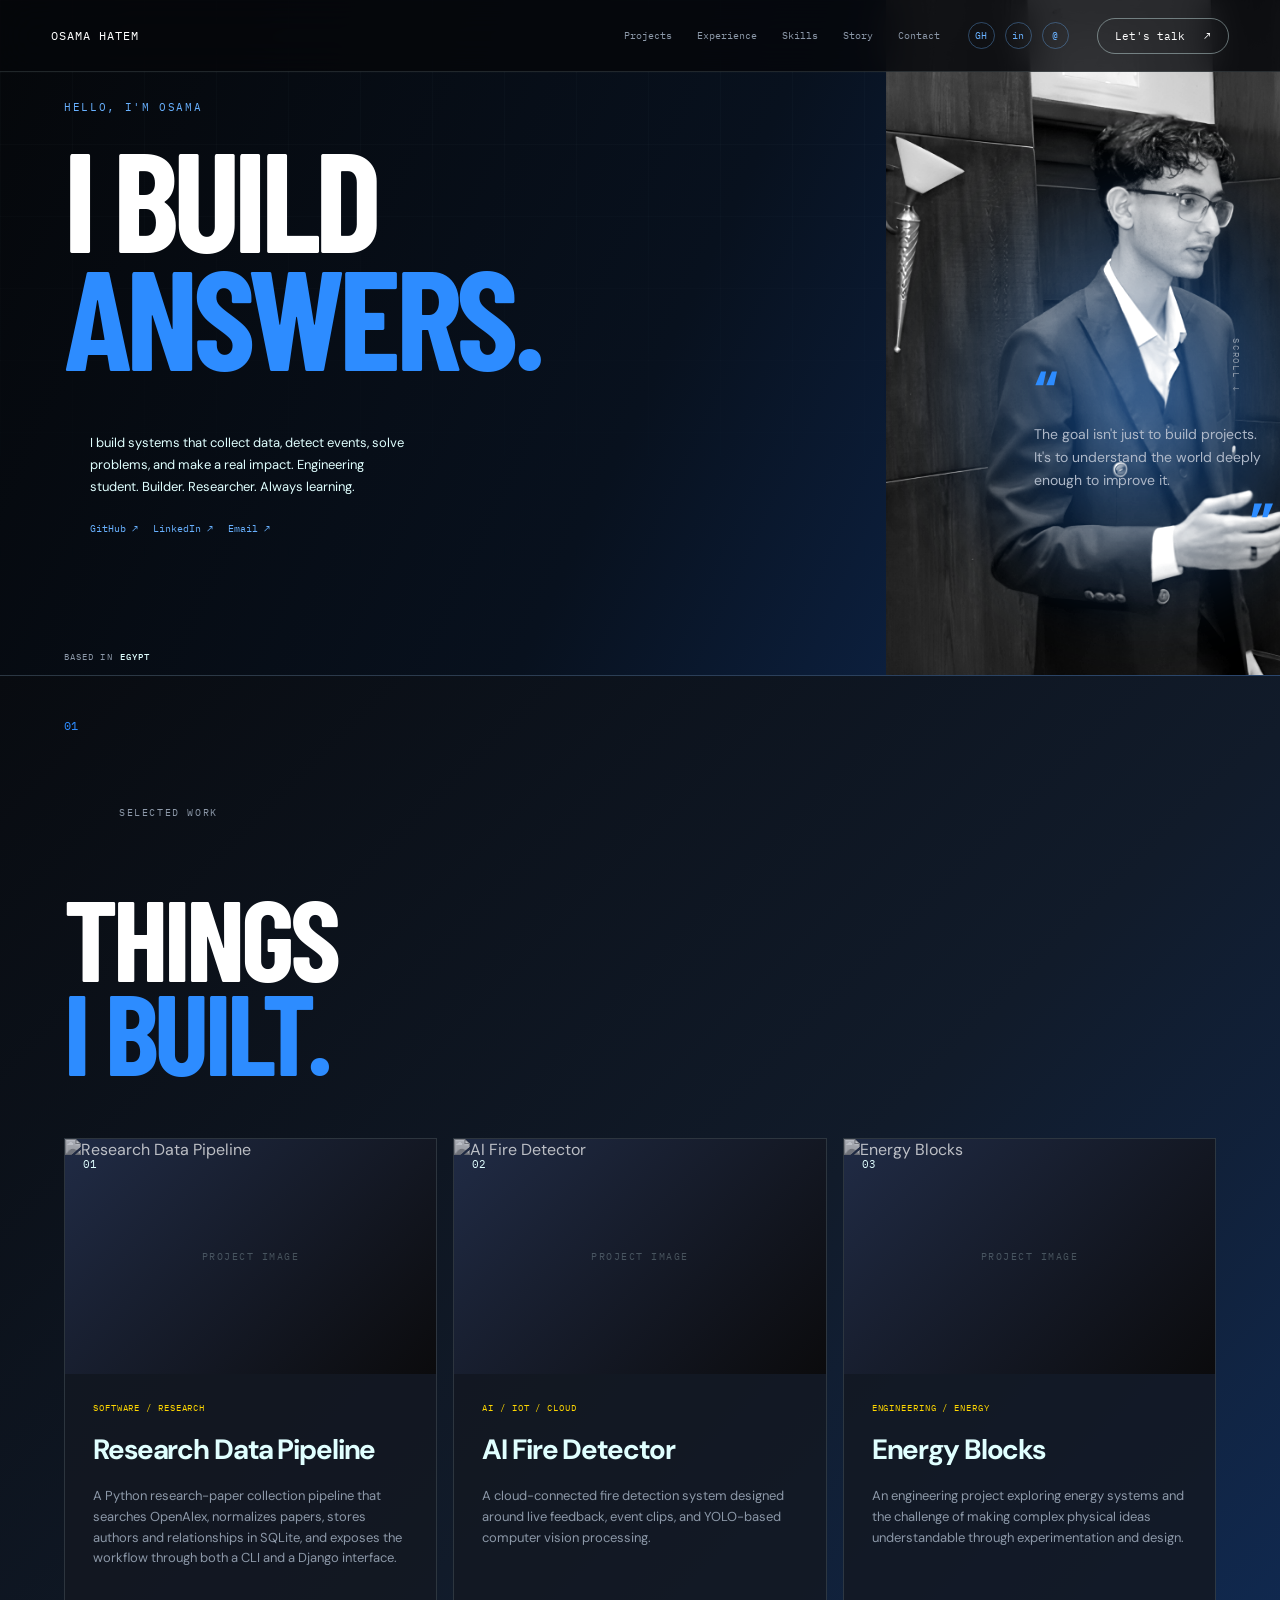
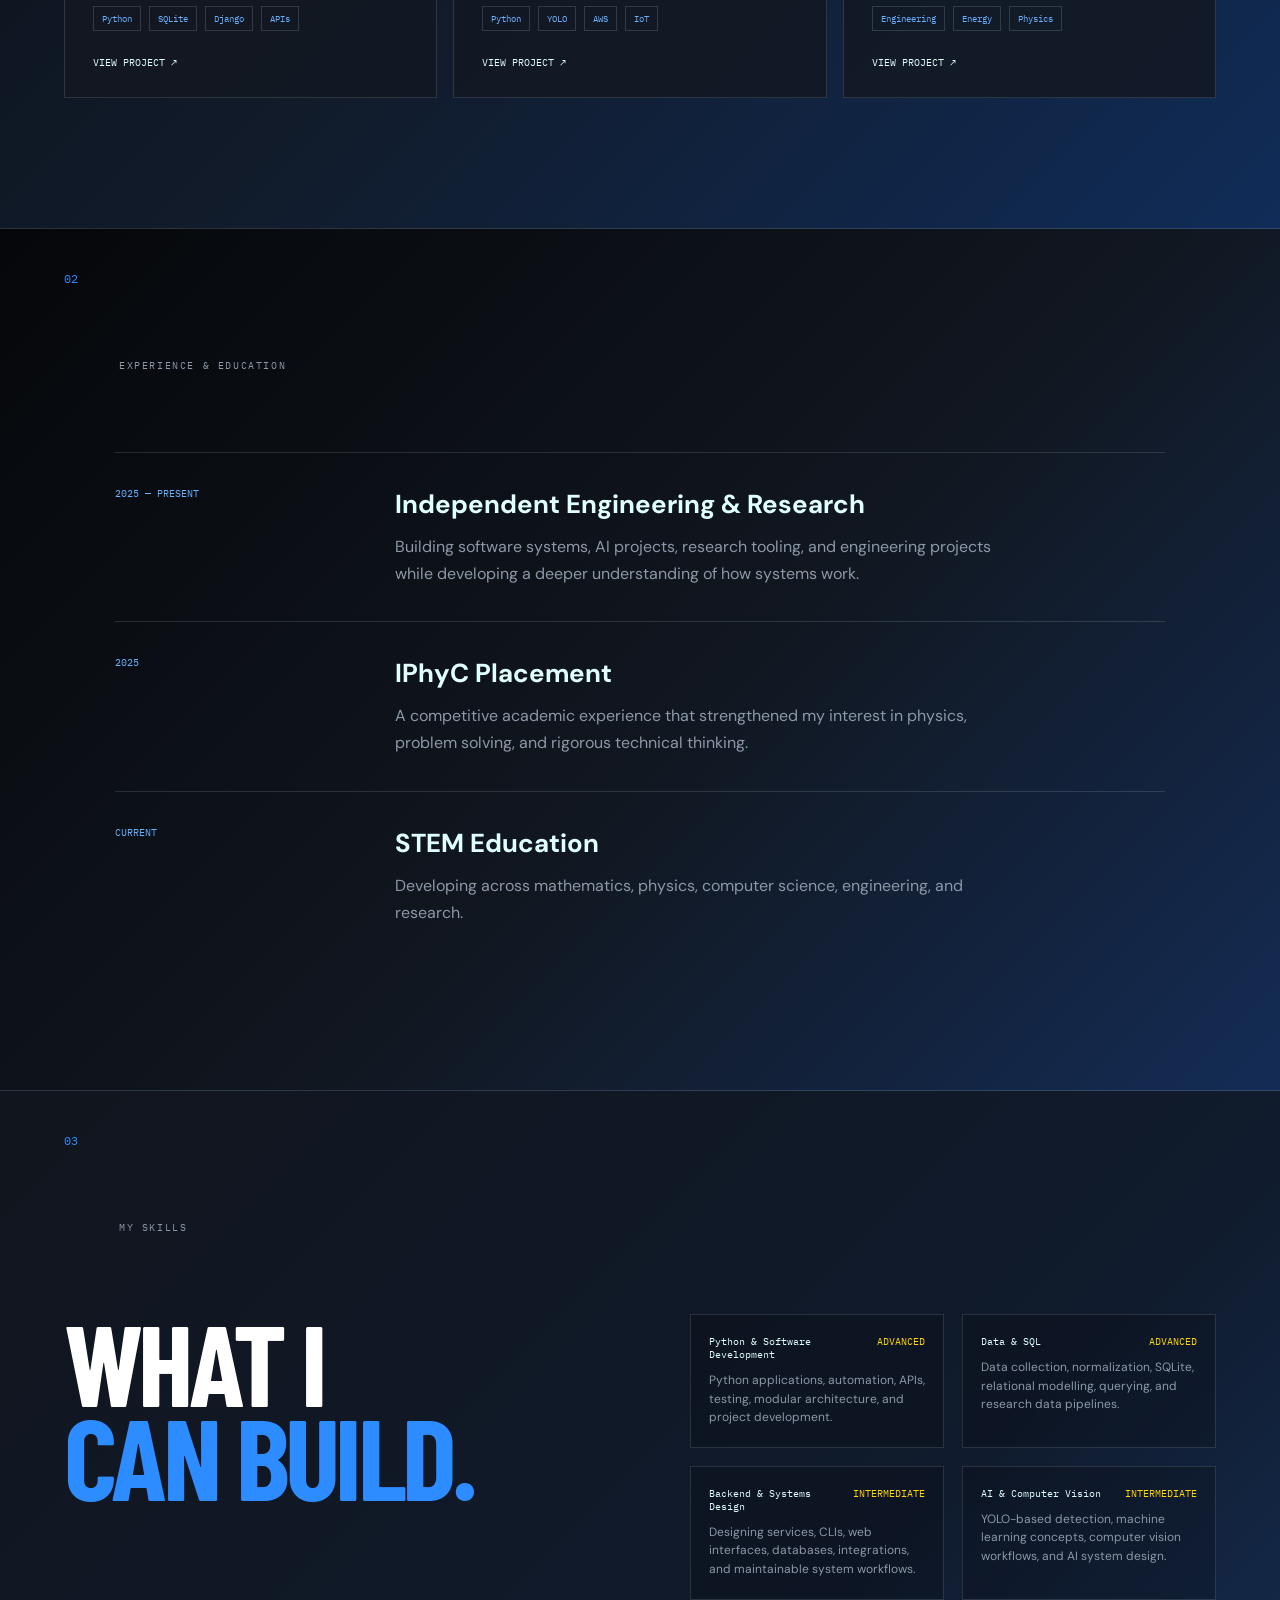
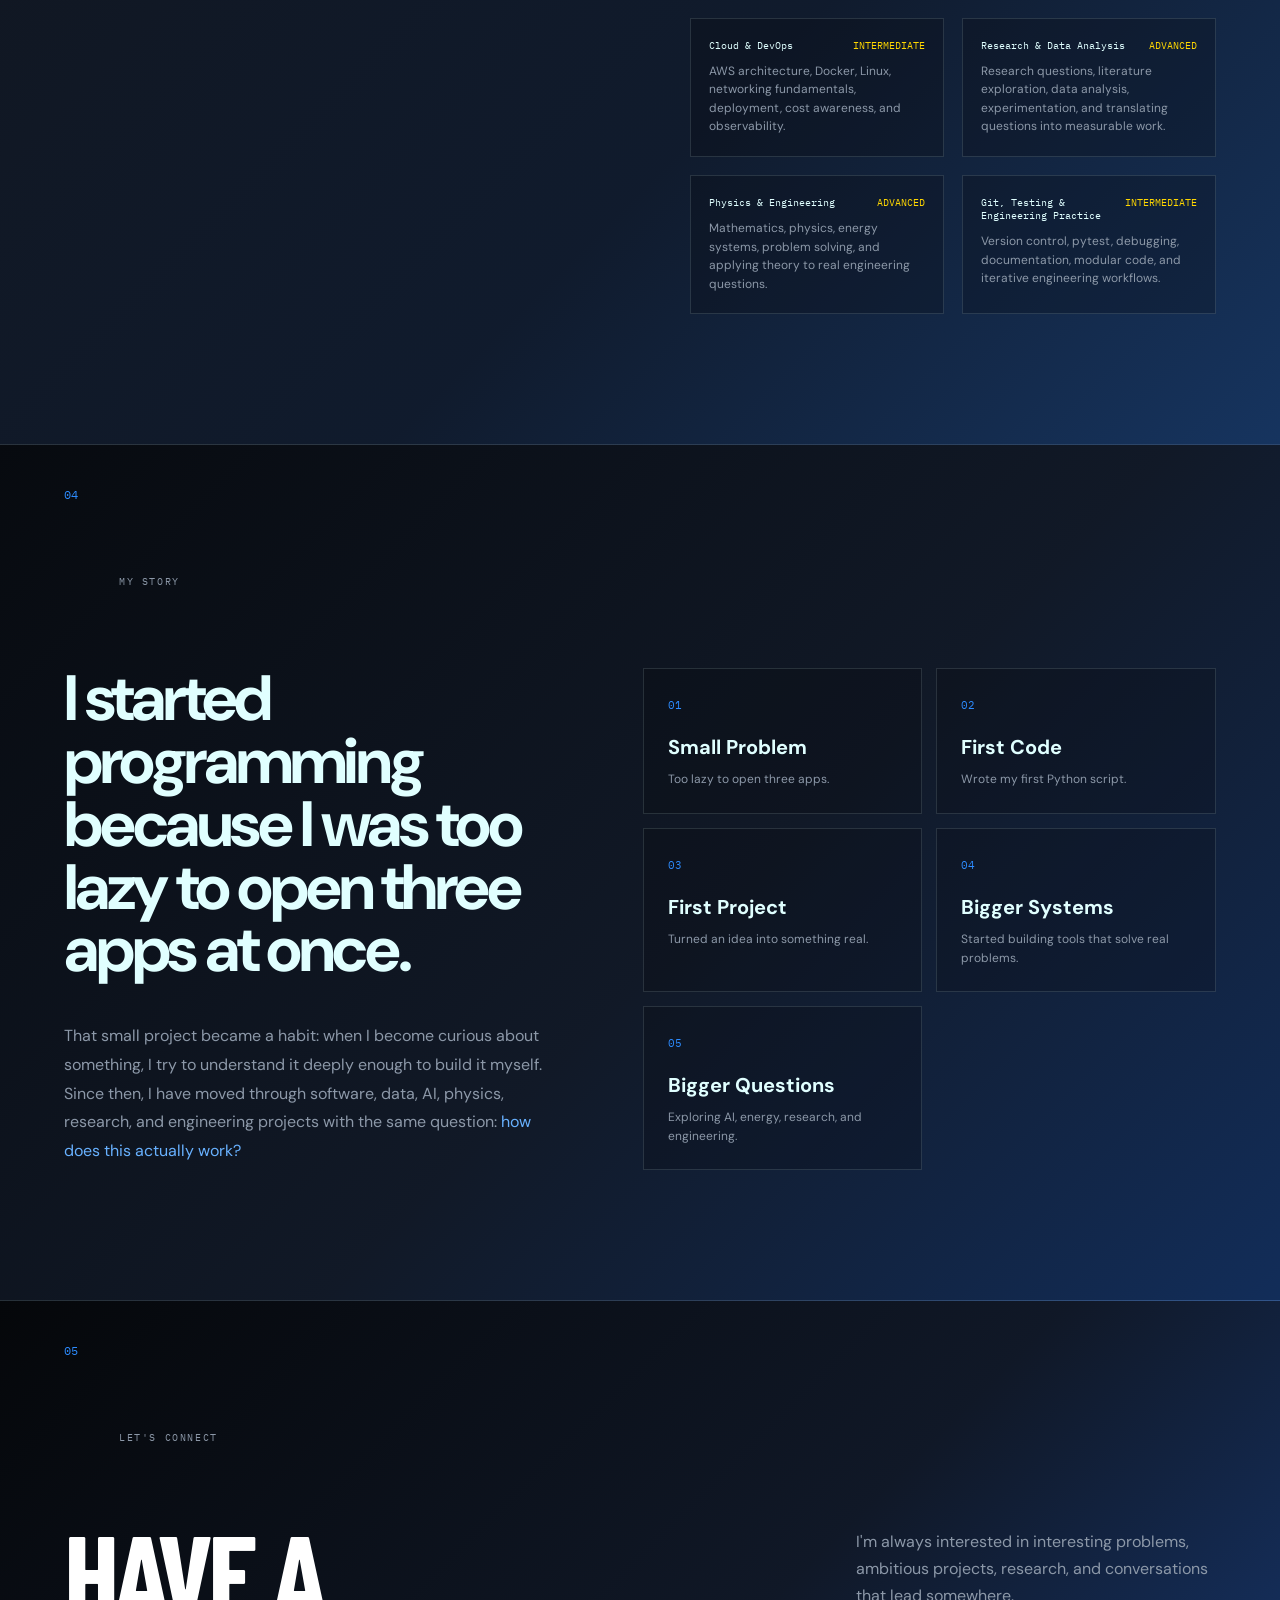
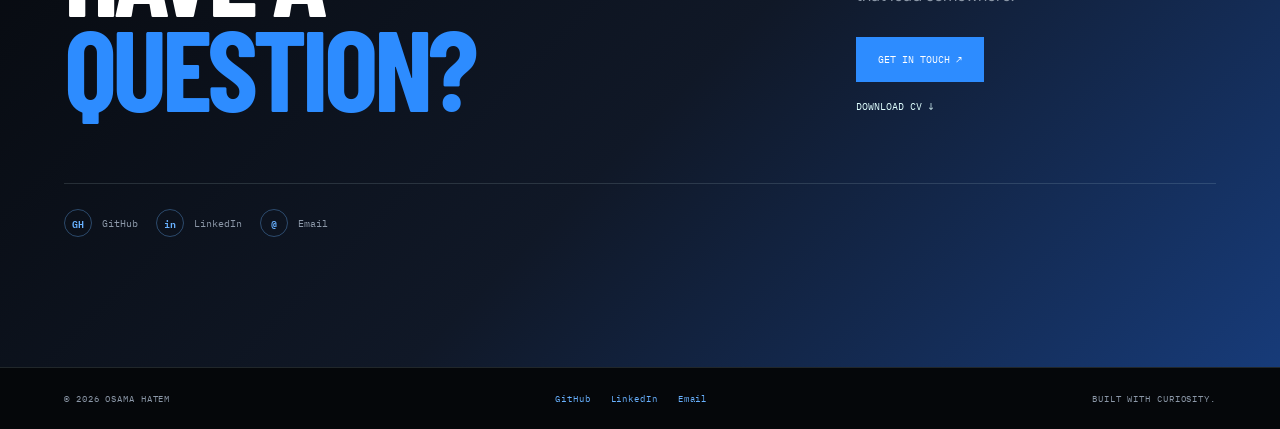
==== osama-portfolio-reference-style/index.html @ d06fba39 "First commit bulk of the project done" ====
<!DOCTYPE html>
<html lang="en">
<head>
    <meta charset="UTF-8">
    <meta name="viewport" content="width=device-width, initial-scale=1.0">
    <title>Osama Hatem — Engineer & Builder</title>
    <link rel="preconnect" href="https://fonts.googleapis.com">
    <link rel="preconnect" href="https://fonts.gstatic.com" crossorigin>
    <link href="https://fonts.googleapis.com/css2?family=Barlow+Condensed:wght@400;500;600;700;800&family=DM+Sans:wght@400;500;600;700;800&family=IBM+Plex+Mono:wght@400;500;600&display=swap" rel="stylesheet">
    <link rel="stylesheet" href="style.css">
</head>
<body>
    <div class="site-shell">
        <header class="topbar">
            <a class="brand" href="#top">OSAMA HATEM</a>
            <nav class="desktop-nav">
                <a href="#projects">Projects</a>
                <a href="#experience">Experience</a>
                <a href="#skills">Skills</a>
                <a href="#story">Story</a>
                <a href="#contact">Contact</a>
            </nav>
            <div class="top-socials" aria-label="Social links">
                <a data-social="github" href="#" aria-label="GitHub">GH</a>
                <a data-social="linkedin" href="#" aria-label="LinkedIn">in</a>
                <a data-social="email" href="#" aria-label="Email">@</a>
            </div>
            <a class="menu-pill" href="#contact">Let's talk <span>↗</span></a>
        </header>

        <main id="top">
            <section class="hero">
                <div class="hero-kicker">HELLO, I'M OSAMA</div>
                <h1>I BUILD<br><span>ANSWERS.</span></h1>

                <div class="hero-image-wrap">
                    <div class="hero-glow"></div>
                    <img src="assets/p.jpeg" alt="Osama Hatem" class="hero-image">
                </div>
                <div class="hero-quote">
                    <span class="quote-mark">“</span>
                    <p>The goal isn't just to build projects. It's to understand the world deeply enough to improve it.</p>
                    <span class="quote-mark closing">”</span>
                </div>

                <div class="hero-description">
                    <p>I build systems that collect data, detect events, solve problems, and make a real impact. Engineering student. Builder. Researcher. Always learning.</p>
                    <div class="hero-links">
                        <a data-social="github" href="#">GitHub ↗</a>
                        <a data-social="linkedin" href="#">LinkedIn ↗</a>
                        <a data-social="email" href="#">Email ↗</a>
                    </div>
                </div>

                <div class="hero-contact">
                    <span>BASED IN</span>
                    <strong>EGYPT</strong>
                </div>

                <div class="scroll-label">SCROLL ↓</div>
            </section>

            <section class="projects section" id="projects">
                <div class="section-index">01</div>
                <div class="section-title">SELECTED WORK</div>
                <div class="projects-header">
                    <h2>THINGS<br><span>I BUILT.</span></h2>
                </div>
                <div class="project-grid" id="project-grid"></div>
            </section>

            <section class="experience section" id="experience">
                <div class="section-index">02</div>
                <div class="section-title">EXPERIENCE & EDUCATION</div>
                <div class="timeline" id="timeline"></div>
            </section>

            <section class="skills section" id="skills">
                <div class="section-index">03</div>
                <div class="section-title">MY SKILLS</div>
                <div class="skills-layout">
                    <h2>WHAT I<br><span>CAN BUILD.</span></h2>
                    <div class="skill-list" id="skill-list"></div>
                </div>
            </section>

            <section class="story section" id="story">
                <div class="section-index">04</div>
                <div class="section-title">MY STORY</div>
                <div class="story-layout">
                    <div class="story-lead">
                        <p class="big-copy">I started programming because I was too lazy to open three apps at once.</p>
                        <p>That small project became a habit: when I become curious about something, I try to understand it deeply enough to build it myself. Since then, I have moved through software, data, AI, physics, research, and engineering projects with the same question: <em>how does this actually work?</em></p>
                    </div>
                    <div class="story-steps" id="story-steps"></div>
                </div>
            </section>

            <section class="contact section" id="contact">
                <div class="section-index">05</div>
                <div class="section-title">LET'S CONNECT</div>
                <div class="contact-layout">
                    <h2>HAVE A<br><span>QUESTION?</span></h2>
                    <div>
                        <p>I'm always interested in interesting problems, ambitious projects, research, and conversations that lead somewhere.</p>
                        <a class="contact-button" data-social="email" href="#">GET IN TOUCH ↗</a>
                        <a class="cv-link" id="cv-link" href="assets/cv.pdf" download>DOWNLOAD CV ↓</a>
                    </div>
                </div>
                <div class="contact-links" id="contact-links"></div>
            </section>
        </main>

        <footer>
            <span>© 2026 OSAMA HATEM</span>
            <div class="footer-socials">
                <a data-social="github" href="#" aria-label="GitHub">GitHub</a>
                <a data-social="linkedin" href="#" aria-label="LinkedIn">LinkedIn</a>
                <a data-social="email" href="#" aria-label="Email">Email</a>
            </div>
            <span>BUILT WITH CURIOSITY.</span>
        </footer>
    </div>

    <script src="data.js"></script>
    <script src="script.js"></script>
</body>
</html>
---- osama-portfolio-reference-style/style.css ----
* { box-sizing: border-box; margin: 0; padding: 0; }
:root { --black:#05070a; --charcoal:#0d1118; --panel:#111722; --blue:#2d8cff; --blue-bright:#68b1ff; --ice:#e0ffff; --gold:#ffd700; --muted:#8c98a8; --line:rgba(224,255,255,.13); }
html { scroll-behavior:smooth; }
body { background:var(--black); color:#fff; font-family:"DM Sans",sans-serif; overflow-x:hidden; }
a { color:inherit; text-decoration:none; }
.site-shell { min-height:100vh; background:linear-gradient(180deg,rgba(45,140,255,.04),transparent 30rem),var(--black); }
.topbar { position:fixed; z-index:20; top:0; left:0; width:100%; height:72px; display:flex; align-items:center; gap:28px; padding:0 4vw; background:rgba(5,7,10,.82); backdrop-filter:blur(18px); border-bottom:1px solid var(--line); }
.brand,.desktop-nav,.menu-pill,.section-title,.hero-kicker,.hero-contact,.scroll-label,.project-meta,.timeline-date,.skill-label,footer,.tech-list,.cv-link,.top-socials,.contact-links { font-family:"IBM Plex Mono",monospace; }
.brand { font-size:12px; letter-spacing:.08em; white-space:nowrap; }
.desktop-nav { display:flex; gap:25px; margin-left:auto; font-size:10px; color:var(--muted); }
.desktop-nav a:hover,.top-socials a:hover,.footer-socials a:hover { color:var(--ice); }
.top-socials { display:flex; gap:10px; align-items:center; color:var(--blue-bright); font-size:10px; }
.top-socials a { width:27px; height:27px; display:grid; place-items:center; border:1px solid rgba(104,177,255,.35); border-radius:50%; }
.menu-pill { padding:10px 17px; border:1px solid rgba(224,255,255,.4); border-radius:999px; font-size:11px; transition:.25s ease; white-space:nowrap; }
.menu-pill:hover { background:var(--blue); border-color:var(--blue); }
.menu-pill span { margin-left:12px; }
.hero { position:relative; min-height:75vh; padding:100px 5vw 70px; overflow:hidden; background:linear-gradient(115deg,#05070a 0%,#08111e 52%,#102e5e 100%); }
.hero::after { content:""; position:absolute; inset:0; pointer-events:none; background-image:linear-gradient(rgba(224,255,255,.025) 1px,transparent 1px),linear-gradient(90deg,rgba(224,255,255,.025) 1px,transparent 1px); background-size:72px 72px; mask-image:linear-gradient(to bottom,black,transparent 90%); }
.hero-kicker { position:relative; z-index:5; color:var(--blue-bright); font-size:11px; letter-spacing:.15em; width: fit-content;}
.hero h1 { position:relative; z-index:4; width:min(760px,65vw); margin-top:24px; font-family:"Barlow Condensed","DM Sans",sans-serif; font-size:clamp(78px,11vw,180px); line-height:.84; letter-spacing:-.04em; font-weight:700; width: fit-content;}
.hero h1 span,.projects-header h2 span,.skills-layout h2 span,.contact-layout h2 span { color:var(--blue); }
.hero-image-wrap { position:absolute; z-index:4; left:29.5%; top:0; transform:translateX(+80%); width:min(46vw,650px); height:76vh; min-height:500px; display:flex; justify-content:center; align-items:flex-end; }
.hero-glow { position:absolute; width:80%; height:75%; bottom:5%; border-radius:50%; background:radial-gradient(ellipse,rgba(45,140,255,.52),transparent 68%); filter:blur(25px); }
.hero-image { position:relative; z-index:2; width:100%; height:100%; object-fit:contain; object-position:bottom center; filter:grayscale(100%) contrast(1.12); mix-blend-mode:screen; }
.hero-quote { position:relative; z-index:5; right: -5%; bottom:0; width:min(240px,22vw); color:var(--ice); float: right;}
.quote-mark { display:block; color:var(--blue); font:bold 55px/0.6 "DM Sans",sans-serif; }
.hero-quote p { margin:15px 0; color:#aeb8c8; font-size:14px; line-height:1.65; }
.quote-mark.closing { text-align:right; }
.hero-description { position:relative; z-index: index 3;; left:2vw; width:min(320px,30vw); color:var(--ice); font-size:13px; line-height:1.7; padding-top: 5%; float: left;}
.hero-links { display:flex; gap:15px; flex-wrap:wrap; margin-top:24px; font:10px "IBM Plex Mono",monospace; color:var(--blue-bright); }
.hero-links a:hover { color:var(--gold); }
.hero-contact { position:absolute; z-index:5; left: 5vw; bottom: 1vw; margin-top: auto; display:flex; gap:7px; color:var(--muted); font-size:9px; letter-spacing:.12em;}
.hero-contact strong { color:var(--ice); font-weight:500; }
.scroll-label { position:absolute; z-index:5; right:3vw; top:50%; writing-mode:vertical-rl; color:var(--muted); font-size:9px; letter-spacing:.2em; }
.section { position:relative; padding:130px 5vw; border-top:1px solid var(--line); }
.section-index { position:absolute; top:42px; left:5vw; color:var(--blue); font:12px "IBM Plex Mono",monospace; }
.section-title { margin-left:55px; color:var(--muted); font-size:10px; letter-spacing:.16em; }
.projects { background:linear-gradient(135deg,#080b10,#111b2a 55%,#102c58); }
.projects-header { display:flex; justify-content:space-between; align-items:end; gap:50px; margin:70px 0 60px; }
.projects-header h2,.skills-layout h2,.contact-layout h2 { font-family:"Barlow Condensed","DM Sans",sans-serif; font-size:clamp(64px,9vw,135px); line-height:.82; letter-spacing:-.04em; }
.projects-header p { width:min(360px,35vw); color:var(--muted); line-height:1.6; font-size:13px; }
.project-grid { display:grid; grid-template-columns:repeat(3,1fr); gap:16px; }
.project-card { min-height:560px; display:flex; flex-direction:column; background:rgba(19,24,33,.82); border:1px solid var(--line); transition:transform .3s ease,border-color .3s ease; }
.project-card:hover { transform:translateY(-8px); border-color:var(--blue); }
.project-image { position:relative; height:235px; overflow:hidden; background:linear-gradient(135deg,#202b45,#0b0b0d); }
.project-image img { width:100%; height:100%; object-fit:cover; opacity:.7; filter:grayscale(100%); transition:.4s ease; }
.project-card:hover .project-image img { opacity:.95; filter:grayscale(0%); transform:scale(1.05); }
.project-image span { position:absolute; top:18px; left:18px; font:11px "IBM Plex Mono",monospace; color:var(--ice); }
.image-missing::after { content:"PROJECT IMAGE"; position:absolute; inset:0; display:grid; place-items:center; color:rgba(224,255,255,.25); font:10px "IBM Plex Mono",monospace; letter-spacing:.15em; }
.project-card-content { display:flex; flex:1; flex-direction:column; padding:28px; }
.project-meta { color:var(--gold); font-size:9px; letter-spacing:.1em; }
.project-card h3 { margin:18px 0; color:var(--ice); font-size:28px; letter-spacing:-.04em; }
.project-card p { color:var(--muted); line-height:1.6; font-size:13px; }
.tech-list { display:flex; flex-wrap:wrap; gap:8px; margin-top:auto; padding-top:28px; }
.tech-list span { padding:6px 8px; border:1px solid rgba(224,255,255,.15); color:var(--blue-bright); font-size:9px; }
.project-card-content>a { margin-top:25px; color:var(--ice); font:10px "IBM Plex Mono",monospace; }
.project-card-content>a:hover { color:var(--gold); }
.experience { background:linear-gradient(135deg,#05070a,#111720 55%,#142c55); }
.timeline { max-width:1050px; margin:80px auto 0; }
.timeline-item { display:grid; grid-template-columns:220px 1fr; gap:60px; padding:34px 0; border-top:1px solid var(--line); }
.timeline-date { color:var(--blue-bright); font-size:10px; }
.timeline-item h3 { color:var(--ice); font-size:26px; margin-bottom:12px; }
.timeline-item p { max-width:600px; color:var(--muted); line-height:1.7; }
.skills { background:linear-gradient(135deg,#11151d,#101b2d 60%,#16345f); }
.skills-layout { display:grid; grid-template-columns:1fr 1fr; gap:100px; align-items:start; margin-top:80px; }
.skill-list { display:grid; grid-template-columns:1fr 1fr; gap:18px; }
.skill-row { padding:20px 18px; border:1px solid var(--line); background:rgba(5,7,10,.25); }
.skill-label { display:flex; justify-content:space-between; gap:12px; color:var(--ice); font-size:10px; }
.skill-label span:last-child { color:var(--gold); text-transform:uppercase; }
.skill-description { margin-top:10px; color:var(--muted); font-size:12px; line-height:1.55; }
.story { background:linear-gradient(135deg,#070a0f,#111927 55%,#122d59); }
.story-layout { display:grid; grid-template-columns:1fr 1.15fr; gap:80px; align-items:start; margin-top:80px; }
.story-lead { max-width:650px; }
.big-copy { max-width:850px; margin-bottom:40px; color:var(--ice); font-size:clamp(32px,5vw,75px); line-height:.98; letter-spacing:-.05em; font-weight:700; }
.story-lead>p:not(.big-copy) { color:var(--muted); font-size:16px; line-height:1.8; }
.story em { color:var(--blue-bright); font-style:normal; }
.story-steps { display:grid; grid-template-columns:repeat(2,1fr); gap:14px; }
.story-step { padding:24px; border:1px solid var(--line); background:rgba(5,7,10,.24); }
.story-step .step-number { color:var(--blue); font:11px "IBM Plex Mono",monospace; }
.story-step h3 { margin:20px 0 10px; color:var(--ice); font-size:20px; }
.story-step p { color:var(--muted); line-height:1.55; font-size:12px; }
.contact { background:linear-gradient(135deg,#05070a,#101827 55%,#173b79); }
.contact-layout { display:grid; grid-template-columns:1fr 360px; gap:100px; align-items:end; margin-top:80px; }
.contact-layout p { color:var(--muted); line-height:1.7; margin-bottom:28px; }
.contact-button { display:inline-block; padding:16px 22px; background:var(--blue); color:#fff; font:10px "IBM Plex Mono",monospace; transition:.25s ease; }
.contact-button:hover { background:var(--gold); color:#111; }
.cv-link { display:block; margin-top:18px; color:var(--ice); font-size:10px; }
.cv-link:hover { color:var(--gold); }
.contact-links { display:flex; flex-wrap:wrap; gap:18px; margin-top:70px; padding-top:25px; border-top:1px solid var(--line); }
.contact-link { display:flex; align-items:center; gap:10px; color:var(--muted); font-size:10px; }
.contact-link:hover { color:var(--ice); }
.contact-icon { width:28px; height:28px; display:grid; place-items:center; border:1px solid rgba(104,177,255,.35); color:var(--blue-bright); border-radius:50%; font-weight:600; }
footer { display:flex; justify-content:space-between; align-items:center; gap:20px; padding:25px 5vw; color:var(--muted); font-size:9px; letter-spacing:.1em; border-top:1px solid var(--line); }
.footer-socials { display:flex; gap:20px; color:var(--blue-bright); }
@media (max-width:900px) { .desktop-nav { display:none; } .top-socials { margin-left:auto; } .hero { min-height:950px; } .hero h1 { width:75vw; font-size:clamp(65px,15vw,145px); } .hero-image-wrap { width:80vw; height:60vh; left:37%; } .hero-quote { right:5vw; top:55%; width:32vw; } .hero-description { left:5vw; bottom:5vh; width:45vw; } .project-grid { grid-template-columns:1fr 1fr; } .skills-layout,.story-layout,.contact-layout { grid-template-columns:1fr; gap:55px; } }
@media (max-width:600px) { .topbar { padding:0 20px; } .brand { font-size:10px; } .top-socials { display:none; } .menu-pill { margin-left:auto; } .section { padding:105px 20px 80px; } .section-index { left:20px; } .section-title { margin-left:42px; } .hero { padding:125px 20px 40px; min-height:900px; } .hero h1 { width:100%; font-size:clamp(62px,17vw,115px); } .hero-image-wrap { width:110vw; height:58vh; left:50%; opacity:.82; } .hero-quote { left:20px; right:auto; top:52%; width:68vw; } .hero-description { left:20px; right:auto; bottom:35px; width:72vw; } .hero-contact,.scroll-label { display:none; } .projects-header { display:block; margin-top:55px; } .projects-header p { width:100%; margin-top:30px; } .project-grid { grid-template-columns:1fr; } .project-card { min-height:510px; } .timeline-item { grid-template-columns:1fr; gap:14px; } .skill-list,.story-steps { grid-template-columns:1fr; } .contact-layout { gap:40px; } footer { flex-direction:column; gap:15px; padding:22px 20px; } }
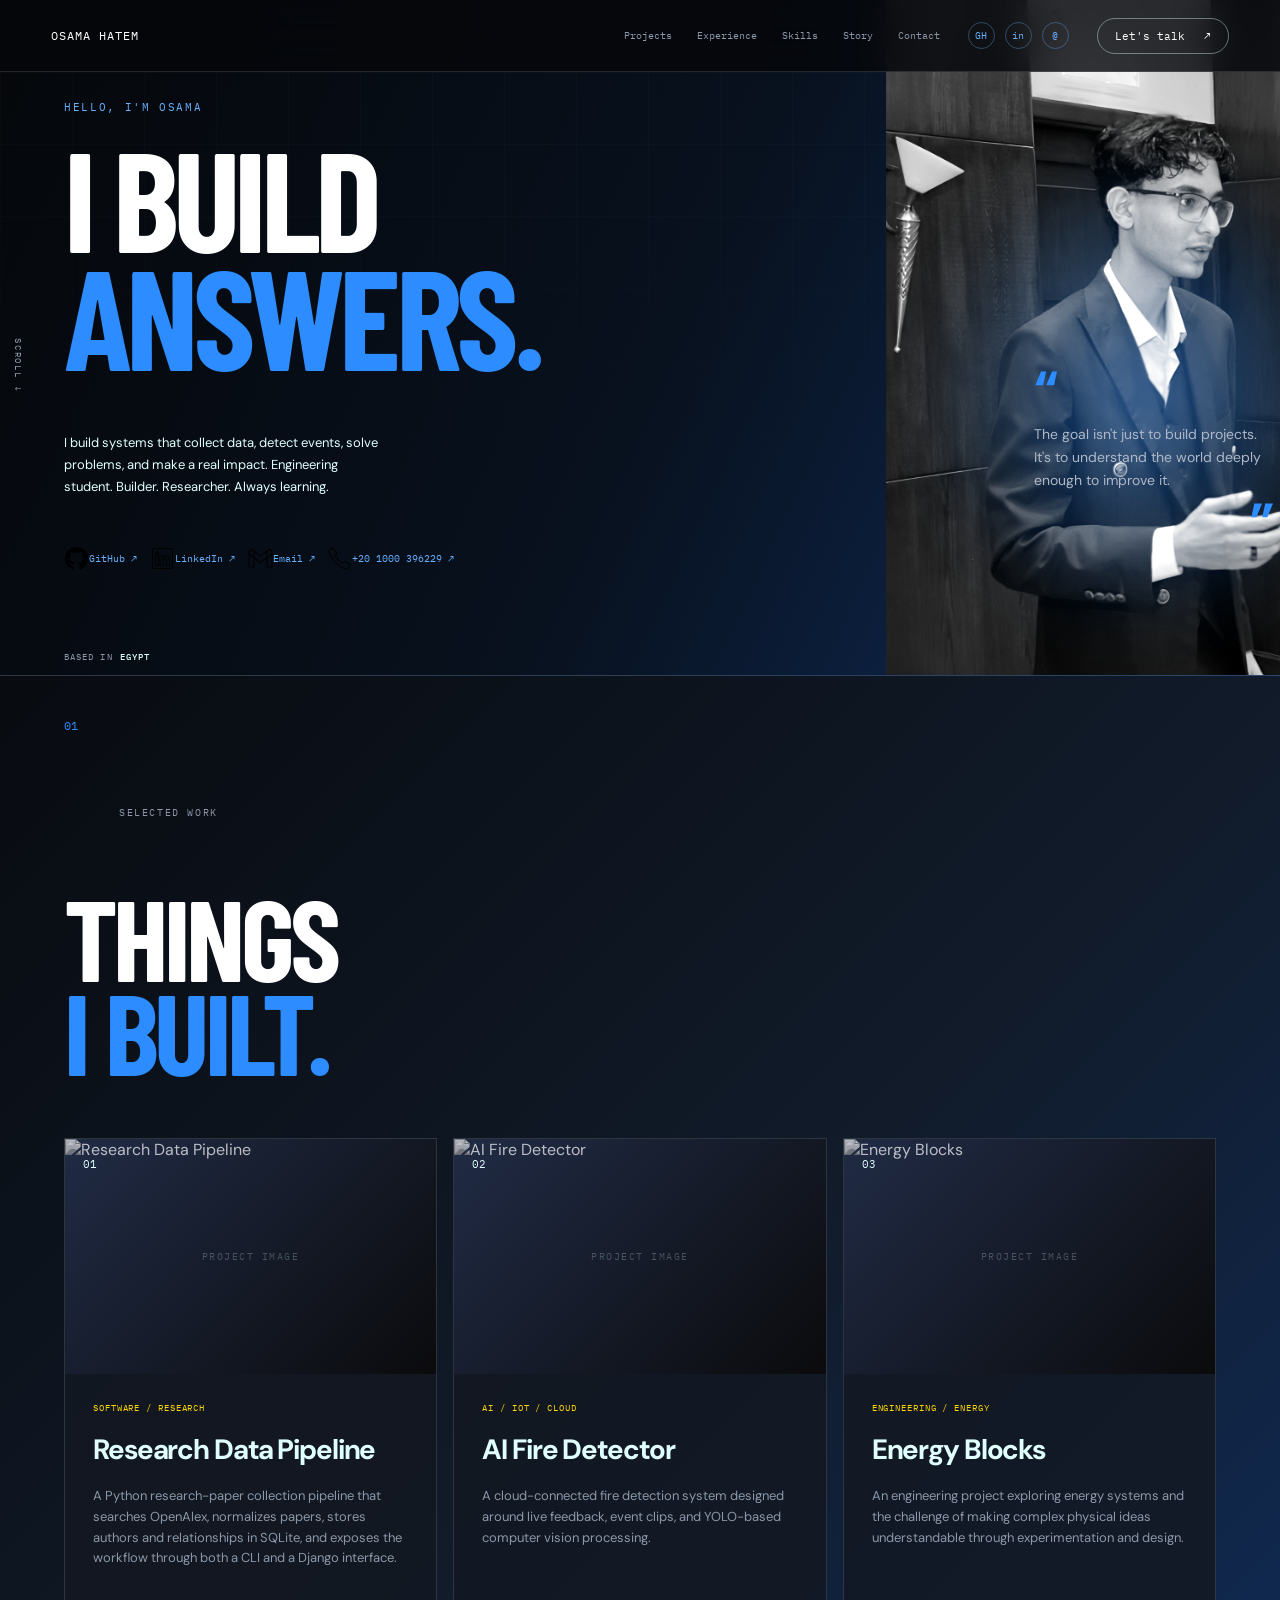
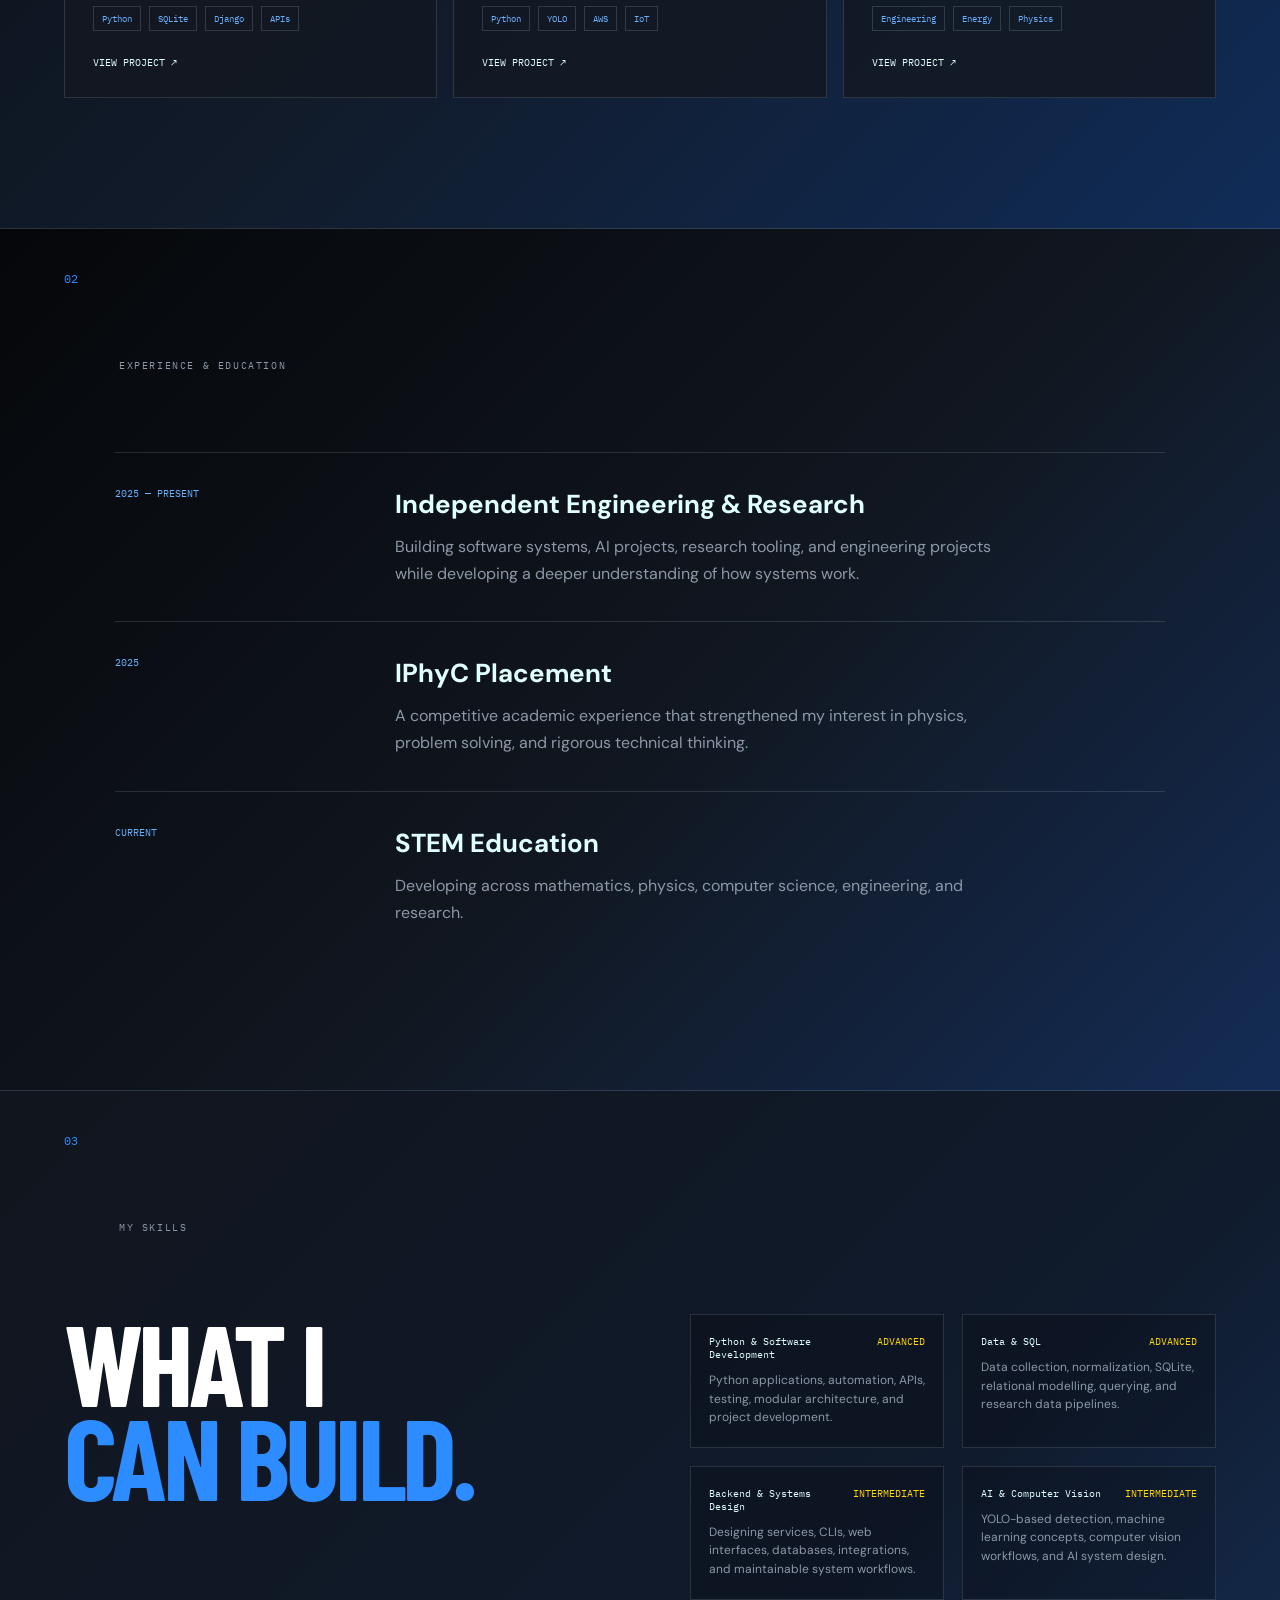
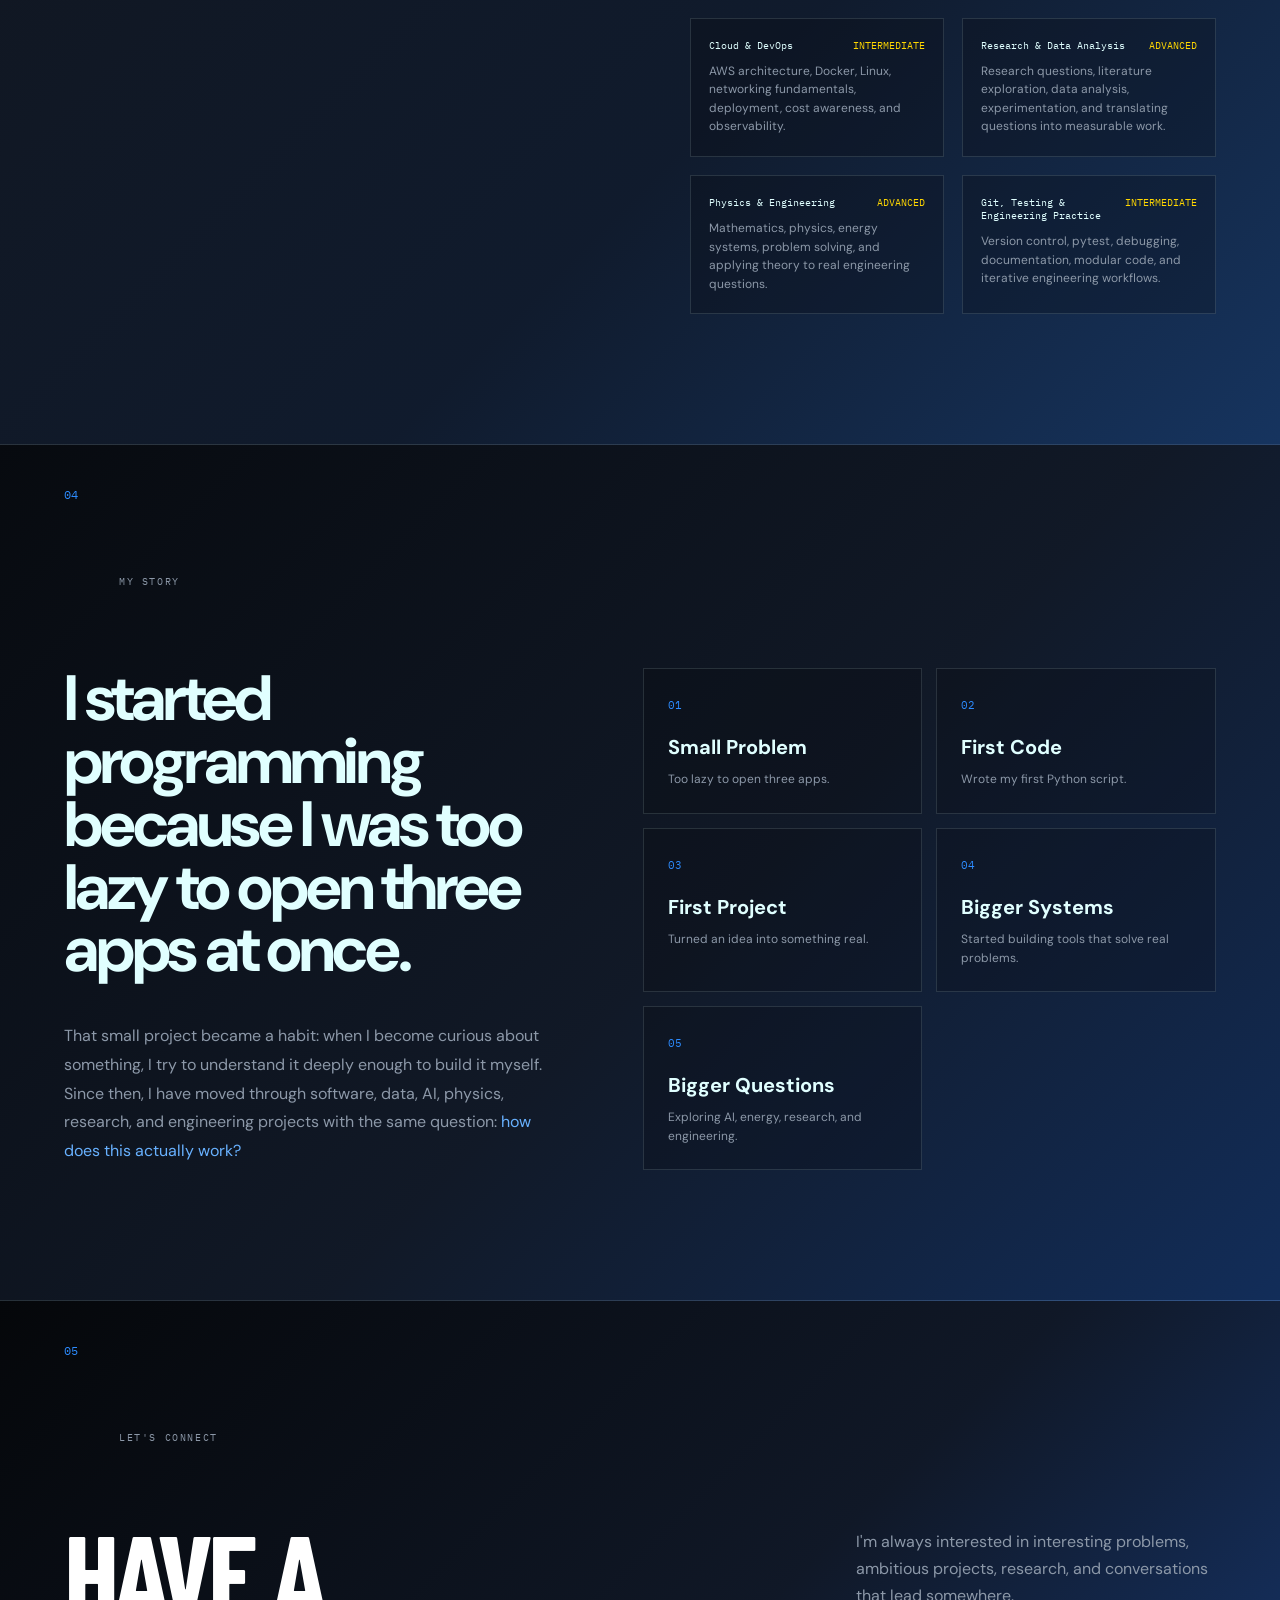
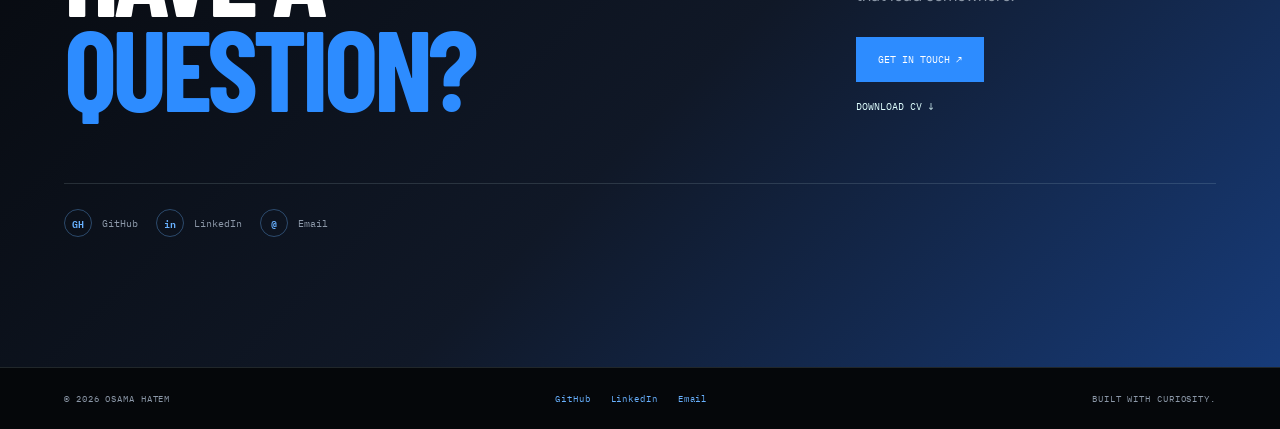
==== commit eaa57bd8: "updated header" ====
--- a/osama-portfolio-reference-style/index.html
+++ b/osama-portfolio-reference-style/index.html
@@ -46,9 +46,11 @@
                 <div class="hero-description">
                     <p>I build systems that collect data, detect events, solve problems, and make a real impact. Engineering student. Builder. Researcher. Always learning.</p>
                     <div class="hero-links">
-                        <a data-social="github" href="#">GitHub ↗</a>
-                        <a data-social="linkedin" href="#">LinkedIn ↗</a>
-                        <a data-social="email" href="#">Email ↗</a>
+                        <a data-social="github" href="#" class="social-images"> <img src="assets/icons8-github-50.png" alt="" width="25" height="25"> GitHub ↗ </a>
+                        <a data-social="linkedin" href="#"class="social-images"> <img src="assets/icons8-linkedin-50.png" alt="" width="25" height="25"> LinkedIn ↗</a>
+                        <a data-social="email" href="#"class="social-images"> <img src="assets/icons8-gmail-50.png" alt="" width="25" height="25"> Email ↗</a>
+                        <a data-social="" href="#"class="social-images"> <img src="assets/icons8-phone-50.png" alt="" width="25" height="25"> +20 1000 396229 ↗</a>
+
                     </div>
                 </div>
 
--- a/osama-portfolio-reference-style/style.css
+++ b/osama-portfolio-reference-style/style.css
@@ -26,12 +26,13 @@
 .quote-mark { display:block; color:var(--blue); font:bold 55px/0.6 "DM Sans",sans-serif; }
 .hero-quote p { margin:15px 0; color:#aeb8c8; font-size:14px; line-height:1.65; }
 .quote-mark.closing { text-align:right; }
-.hero-description { position:relative; z-index: index 3;; left:2vw; width:min(320px,30vw); color:var(--ice); font-size:13px; line-height:1.7; padding-top: 5%; float: left;}
-.hero-links { display:flex; gap:15px; flex-wrap:wrap; margin-top:24px; font:10px "IBM Plex Mono",monospace; color:var(--blue-bright); }
+.hero-description { position:relative; z-index: index 3; width:min(320px,30vw); color:var(--ice); font-size:13px; line-height:1.7; padding-top: 5%; }
+.social-images {display: inline-flex; align-items: center; padding-right: 2%;}
+.hero-links { display:flex;  margin-top:15%; font:10px "IBM Plex Mono",monospace; color:var(--blue-bright); width: 50vw; }
 .hero-links a:hover { color:var(--gold); }
-.hero-contact { position:absolute; z-index:5; left: 5vw; bottom: 1vw; margin-top: auto; display:flex; gap:7px; color:var(--muted); font-size:9px; letter-spacing:.12em;}
+.hero-contact { position:absolute; z-index:5; left: 5vw; bottom: 1vw; display:flex; gap:7px; color:var(--muted); font-size:9px; letter-spacing:.12em;}
 .hero-contact strong { color:var(--ice); font-weight:500; }
-.scroll-label { position:absolute; z-index:5; right:3vw; top:50%; writing-mode:vertical-rl; color:var(--muted); font-size:9px; letter-spacing:.2em; }
+.scroll-label { position:absolute; z-index:5; left:1vw; top:50%; writing-mode:vertical-lr; color:var(--muted); font-size:9px; letter-spacing:.2em; }
 .section { position:relative; padding:130px 5vw; border-top:1px solid var(--line); }
 .section-index { position:absolute; top:42px; left:5vw; color:var(--blue); font:12px "IBM Plex Mono",monospace; }
 .section-title { margin-left:55px; color:var(--muted); font-size:10px; letter-spacing:.16em; }
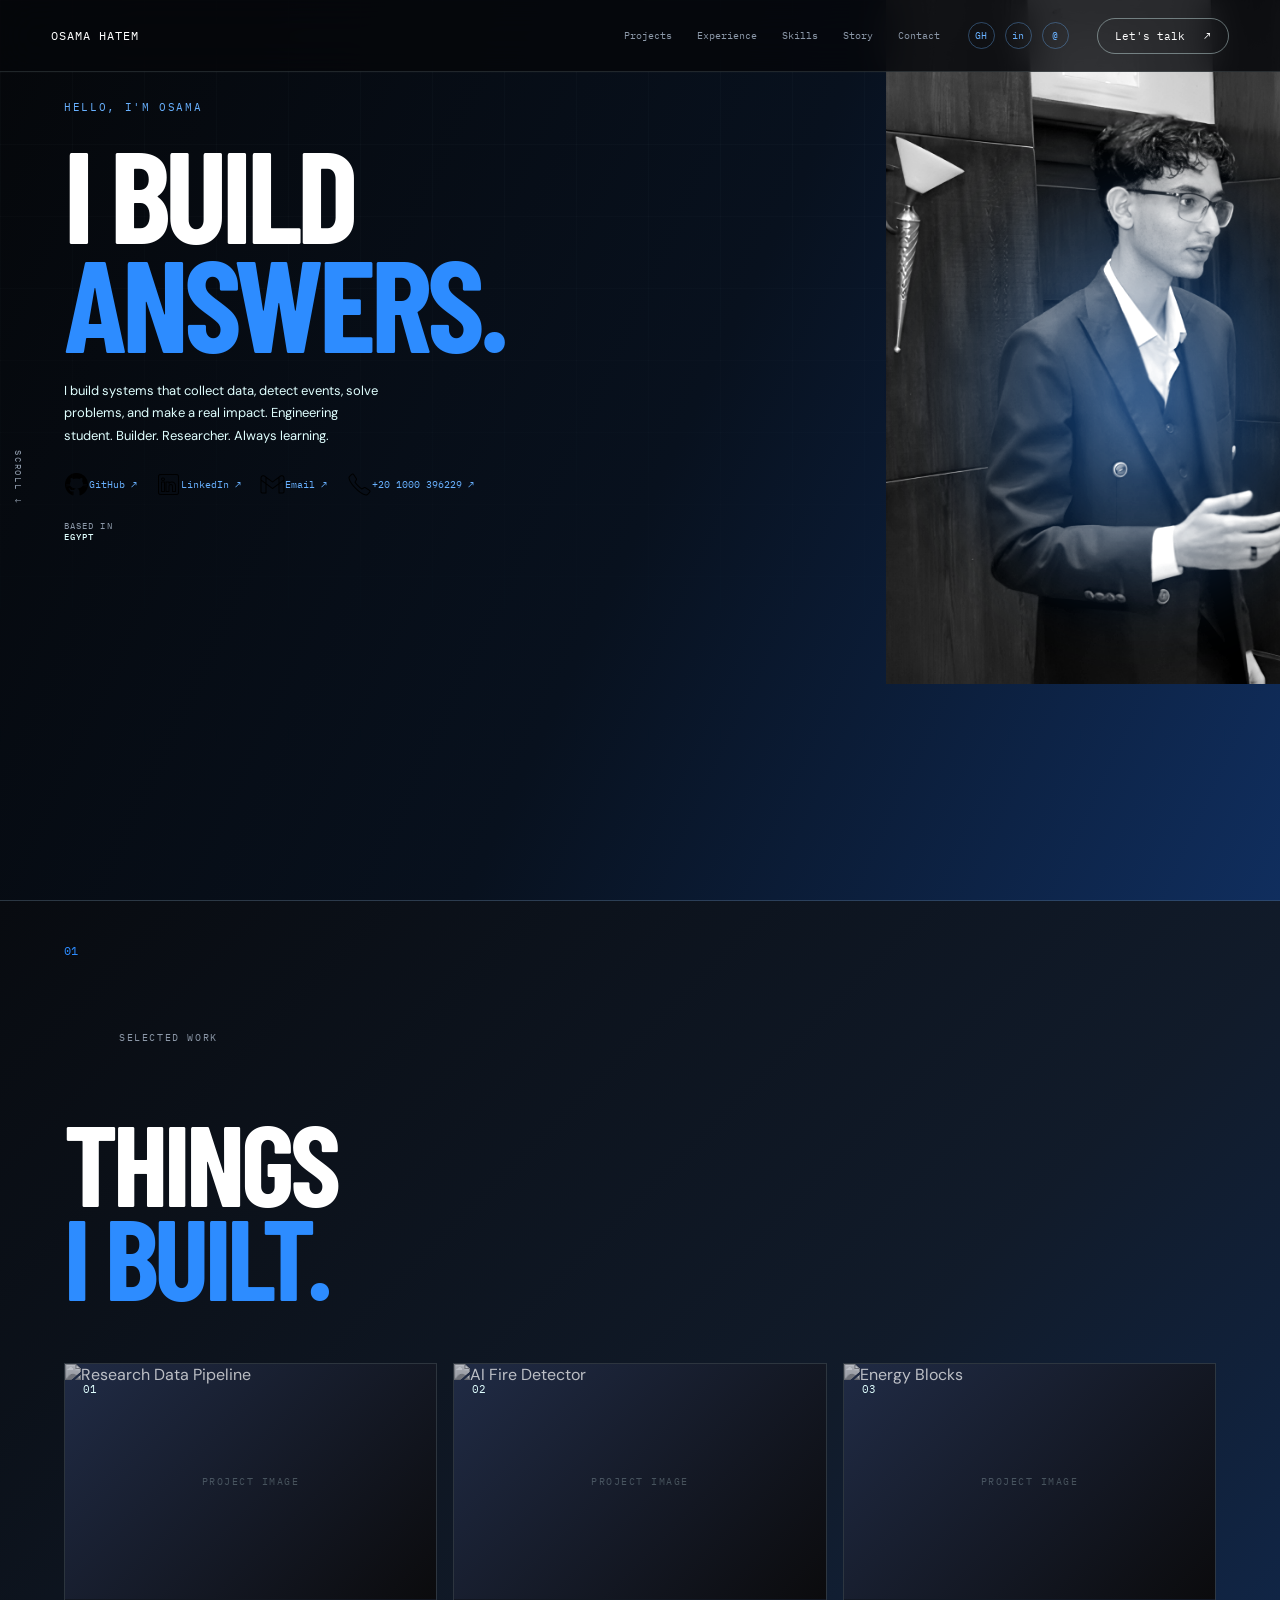
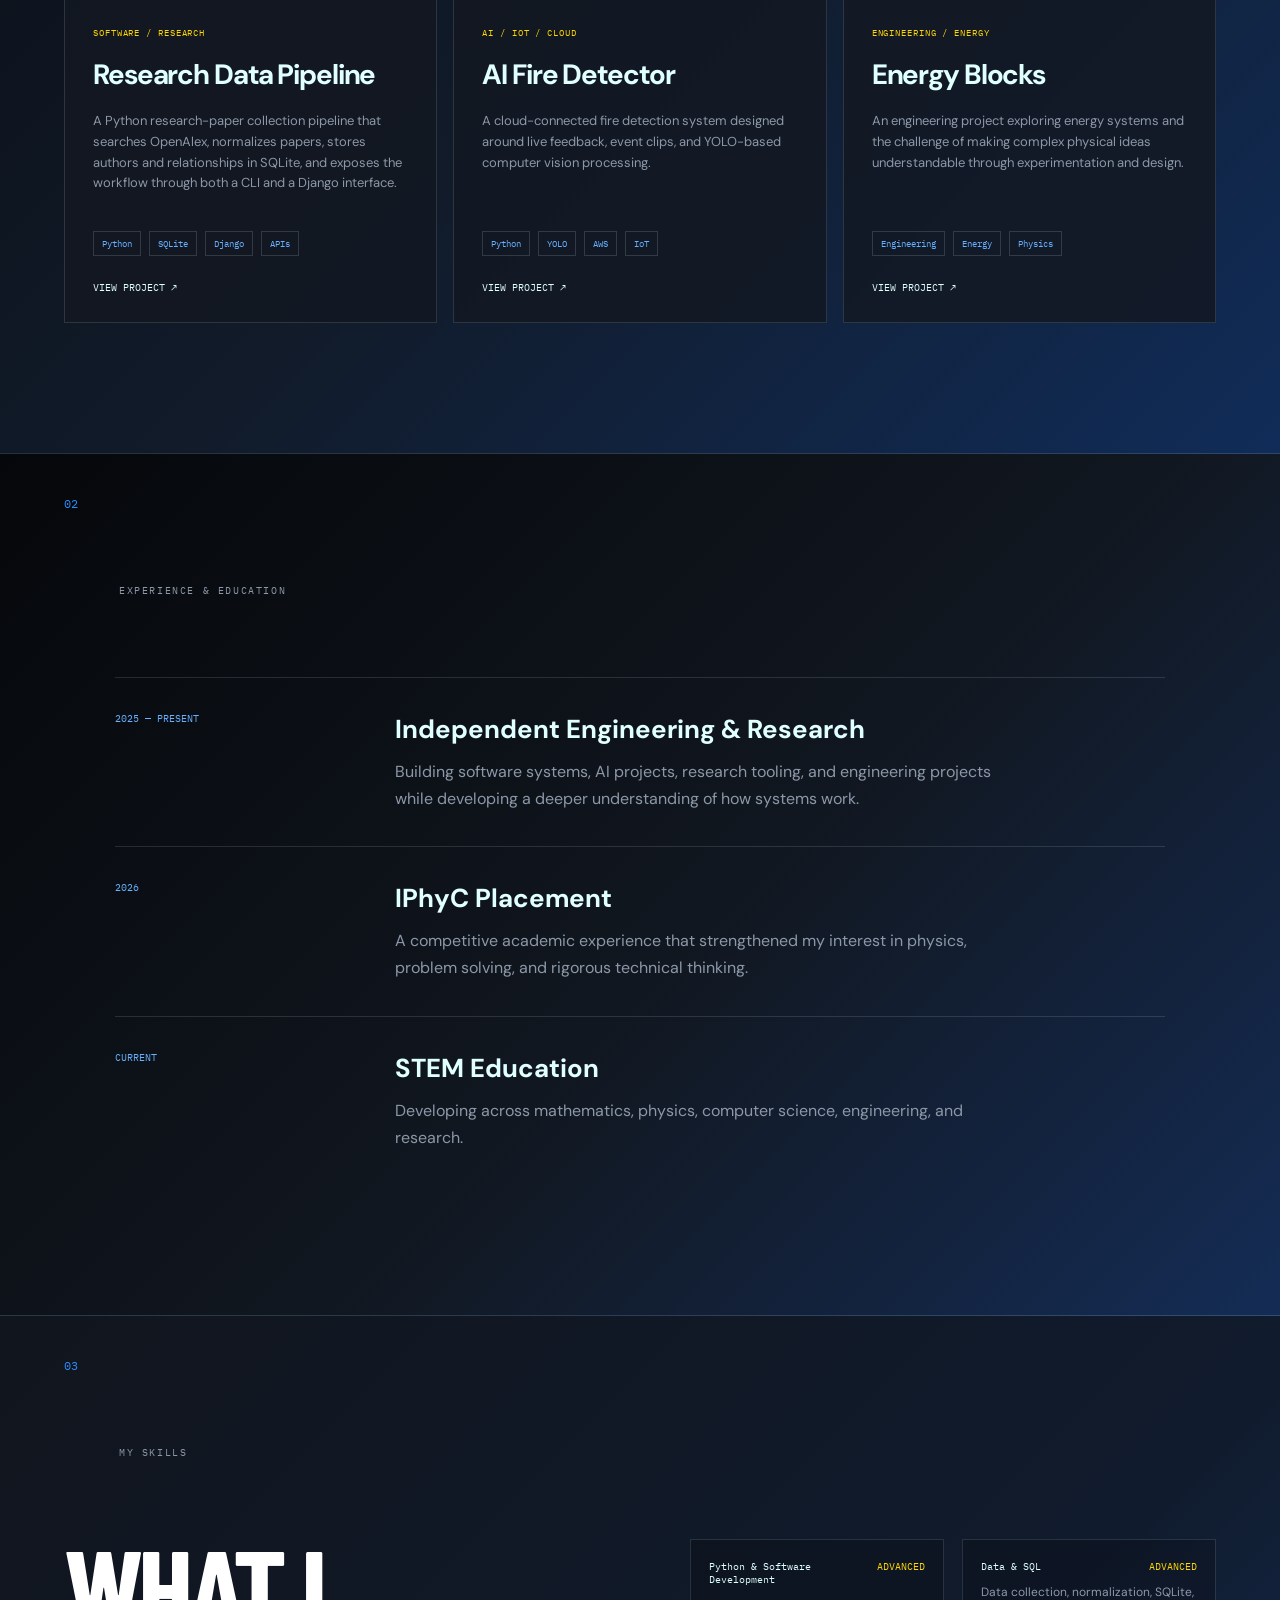
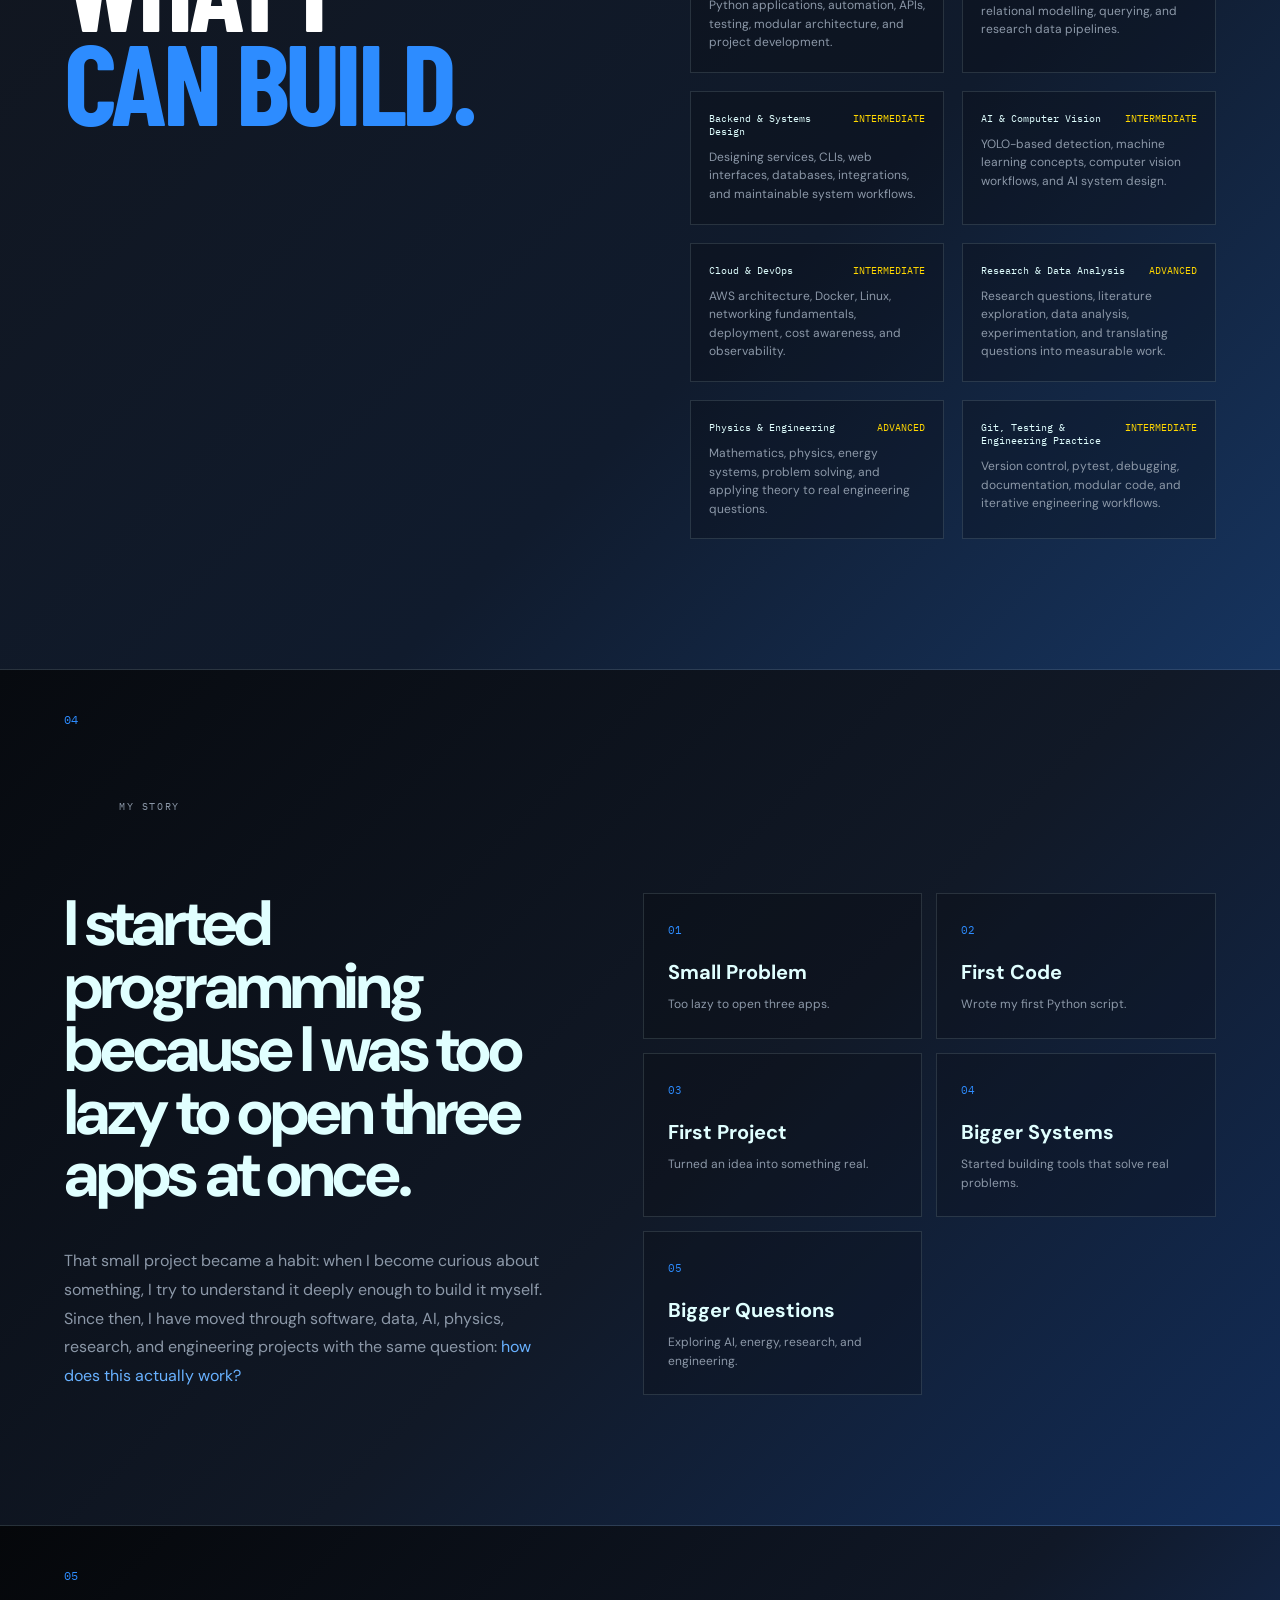
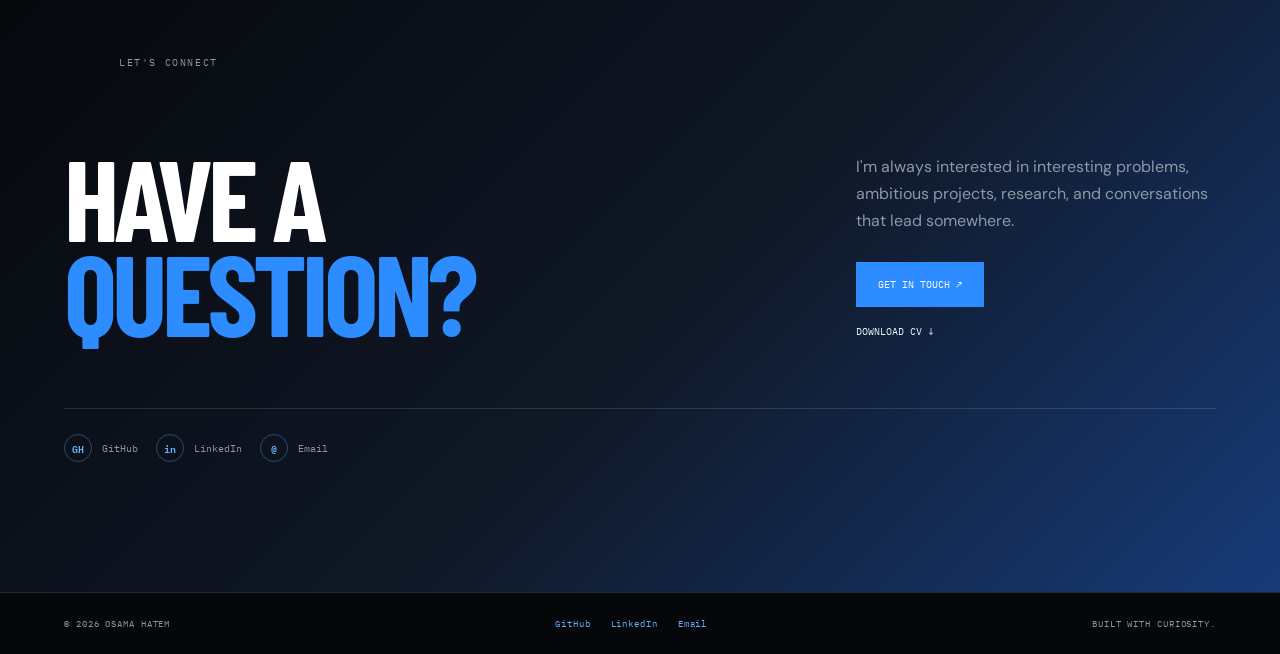
==== commit 05b45fbe: "finalizing design" ====
--- a/osama-portfolio-reference-style/index.html
+++ b/osama-portfolio-reference-style/index.html
@@ -37,12 +37,6 @@
                     <div class="hero-glow"></div>
                     <img src="assets/p.jpeg" alt="Osama Hatem" class="hero-image">
                 </div>
-                <div class="hero-quote">
-                    <span class="quote-mark">“</span>
-                    <p>The goal isn't just to build projects. It's to understand the world deeply enough to improve it.</p>
-                    <span class="quote-mark closing">”</span>
-                </div>
-
                 <div class="hero-description">
                     <p>I build systems that collect data, detect events, solve problems, and make a real impact. Engineering student. Builder. Researcher. Always learning.</p>
                     <div class="hero-links">
@@ -55,8 +49,8 @@
                 </div>
 
                 <div class="hero-contact">
-                    <span>BASED IN</span>
-                    <strong>EGYPT</strong>
+                    <span>BASED IN </span> 
+                    <strong> EGYPT</strong>
                 </div>
 
                 <div class="scroll-label">SCROLL ↓</div>
--- a/osama-portfolio-reference-style/style.css
+++ b/osama-portfolio-reference-style/style.css
@@ -14,23 +14,20 @@
 .menu-pill { padding:10px 17px; border:1px solid rgba(224,255,255,.4); border-radius:999px; font-size:11px; transition:.25s ease; white-space:nowrap; }
 .menu-pill:hover { background:var(--blue); border-color:var(--blue); }
 .menu-pill span { margin-left:12px; }
-.hero { position:relative; min-height:75vh; padding:100px 5vw 70px; overflow:hidden; background:linear-gradient(115deg,#05070a 0%,#08111e 52%,#102e5e 100%); }
+.hero { position:relative; min-height:100vh; padding:100px 5vw 3vh; overflow:hidden; background:linear-gradient(115deg,#05070a 0%,#08111e 52%,#102e5e 100%); display: flex; flex-direction: column; justify-content: start; padding-top: auto;}
 .hero::after { content:""; position:absolute; inset:0; pointer-events:none; background-image:linear-gradient(rgba(224,255,255,.025) 1px,transparent 1px),linear-gradient(90deg,rgba(224,255,255,.025) 1px,transparent 1px); background-size:72px 72px; mask-image:linear-gradient(to bottom,black,transparent 90%); }
-.hero-kicker { position:relative; z-index:5; color:var(--blue-bright); font-size:11px; letter-spacing:.15em; width: fit-content;}
-.hero h1 { position:relative; z-index:4; width:min(760px,65vw); margin-top:24px; font-family:"Barlow Condensed","DM Sans",sans-serif; font-size:clamp(78px,11vw,180px); line-height:.84; letter-spacing:-.04em; font-weight:700; width: fit-content;}
+.hero-kicker { position:relative; z-index:3; color:var(--blue-bright); font-size:11px; letter-spacing:.15em; width: fit-content; display: flex;  flex-direction: row; justify-content: start;}
+.hero h1 { position:relative; z-index:3; width:min(760px,65vw); margin-top:24px; font-family:"Barlow Condensed","DM Sans",sans-serif; font-size:clamp(78px,11vw,130px); line-height:.84; letter-spacing:-.04em; font-weight:700; width: fit-content; display: flex; flex-direction: column; justify-content: start; }
+.hero h1 span {position: relative; display: flex; flex-direction: row; justify-content: start; padding-bottom: 24px;}
 .hero h1 span,.projects-header h2 span,.skills-layout h2 span,.contact-layout h2 span { color:var(--blue); }
 .hero-image-wrap { position:absolute; z-index:4; left:29.5%; top:0; transform:translateX(+80%); width:min(46vw,650px); height:76vh; min-height:500px; display:flex; justify-content:center; align-items:flex-end; }
 .hero-glow { position:absolute; width:80%; height:75%; bottom:5%; border-radius:50%; background:radial-gradient(ellipse,rgba(45,140,255,.52),transparent 68%); filter:blur(25px); }
 .hero-image { position:relative; z-index:2; width:100%; height:100%; object-fit:contain; object-position:bottom center; filter:grayscale(100%) contrast(1.12); mix-blend-mode:screen; }
-.hero-quote { position:relative; z-index:5; right: -5%; bottom:0; width:min(240px,22vw); color:var(--ice); float: right;}
-.quote-mark { display:block; color:var(--blue); font:bold 55px/0.6 "DM Sans",sans-serif; }
-.hero-quote p { margin:15px 0; color:#aeb8c8; font-size:14px; line-height:1.65; }
-.quote-mark.closing { text-align:right; }
-.hero-description { position:relative; z-index: index 3; width:min(320px,30vw); color:var(--ice); font-size:13px; line-height:1.7; padding-top: 5%; }
-.social-images {display: inline-flex; align-items: center; padding-right: 2%;}
-.hero-links { display:flex;  margin-top:15%; font:10px "IBM Plex Mono",monospace; color:var(--blue-bright); width: 50vw; }
+.hero-description { position:relative; z-index: index 3; width:min(320px,30vw); color:var(--ice); font-size:13px; line-height:1.7; display: flex; flex-direction: column; justify-content: start; padding-top: auto;}
+.social-images {display: inline-flex; align-items: center; padding-right: 3%;}
+.hero-links { position: relative; display:flex;  margin-top:8%; font:10px "IBM Plex Mono",monospace; color:var(--blue-bright); width: 50vw; flex-direction: row; justify-content: start;}
 .hero-links a:hover { color:var(--gold); }
-.hero-contact { position:absolute; z-index:5; left: 5vw; bottom: 1vw; display:flex; gap:7px; color:var(--muted); font-size:9px; letter-spacing:.12em;}
+.hero-contact { position:relative; z-index:5; padding-top: 2%; display:flex; color:var(--muted); font-size:9px; letter-spacing:.12em; flex-direction: column; justify-content: start; width: fit-content;}
 .hero-contact strong { color:var(--ice); font-weight:500; }
 .scroll-label { position:absolute; z-index:5; left:1vw; top:50%; writing-mode:vertical-lr; color:var(--muted); font-size:9px; letter-spacing:.2em; }
 .section { position:relative; padding:130px 5vw; border-top:1px solid var(--line); }
@@ -94,4 +91,4 @@
 footer { display:flex; justify-content:space-between; align-items:center; gap:20px; padding:25px 5vw; color:var(--muted); font-size:9px; letter-spacing:.1em; border-top:1px solid var(--line); }
 .footer-socials { display:flex; gap:20px; color:var(--blue-bright); }
 @media (max-width:900px) { .desktop-nav { display:none; } .top-socials { margin-left:auto; } .hero { min-height:950px; } .hero h1 { width:75vw; font-size:clamp(65px,15vw,145px); } .hero-image-wrap { width:80vw; height:60vh; left:37%; } .hero-quote { right:5vw; top:55%; width:32vw; } .hero-description { left:5vw; bottom:5vh; width:45vw; } .project-grid { grid-template-columns:1fr 1fr; } .skills-layout,.story-layout,.contact-layout { grid-template-columns:1fr; gap:55px; } }
-@media (max-width:600px) { .topbar { padding:0 20px; } .brand { font-size:10px; } .top-socials { display:none; } .menu-pill { margin-left:auto; } .section { padding:105px 20px 80px; } .section-index { left:20px; } .section-title { margin-left:42px; } .hero { padding:125px 20px 40px; min-height:900px; } .hero h1 { width:100%; font-size:clamp(62px,17vw,115px); } .hero-image-wrap { width:110vw; height:58vh; left:50%; opacity:.82; } .hero-quote { left:20px; right:auto; top:52%; width:68vw; } .hero-description { left:20px; right:auto; bottom:35px; width:72vw; } .hero-contact,.scroll-label { display:none; } .projects-header { display:block; margin-top:55px; } .projects-header p { width:100%; margin-top:30px; } .project-grid { grid-template-columns:1fr; } .project-card { min-height:510px; } .timeline-item { grid-template-columns:1fr; gap:14px; } .skill-list,.story-steps { grid-template-columns:1fr; } .contact-layout { gap:40px; } footer { flex-direction:column; gap:15px; padding:22px 20px; } }
+@media (max-width:600px) { .topbar { padding:0 20px; } .brand { font-size:10px; } .top-socials { display:none; } .menu-pill { margin-left:auto; } .section { padding:105px 20px 80px; } .section-index { left:20px; } .section-title { margin-left:42px; } .hero { padding:125px 20px 40px; min-height:400px; } .hero h1 { width:100%; font-size:clamp(62px,17vw,115px); } .hero-image-wrap { width:110vw; height:58vh; left:50%; opacity:.82; } .hero-quote { left:20px; right:auto; top:52%; width:68vw; } .hero-description { left:20px; right:auto; bottom:35px; width:72vw; margin-top: 48px; } .hero-contact,.scroll-label { display:none; } .projects-header { display:block; margin-top:55px; } .projects-header p { width:100%; margin-top:30px; } .project-grid { grid-template-columns:1fr; } .project-card { min-height:510px; } .timeline-item { grid-template-columns:1fr; gap:14px; } .skill-list,.story-steps { grid-template-columns:1fr; } .contact-layout { gap:40px; } footer { flex-direction:column; gap:15px; padding:22px 20px; } }
